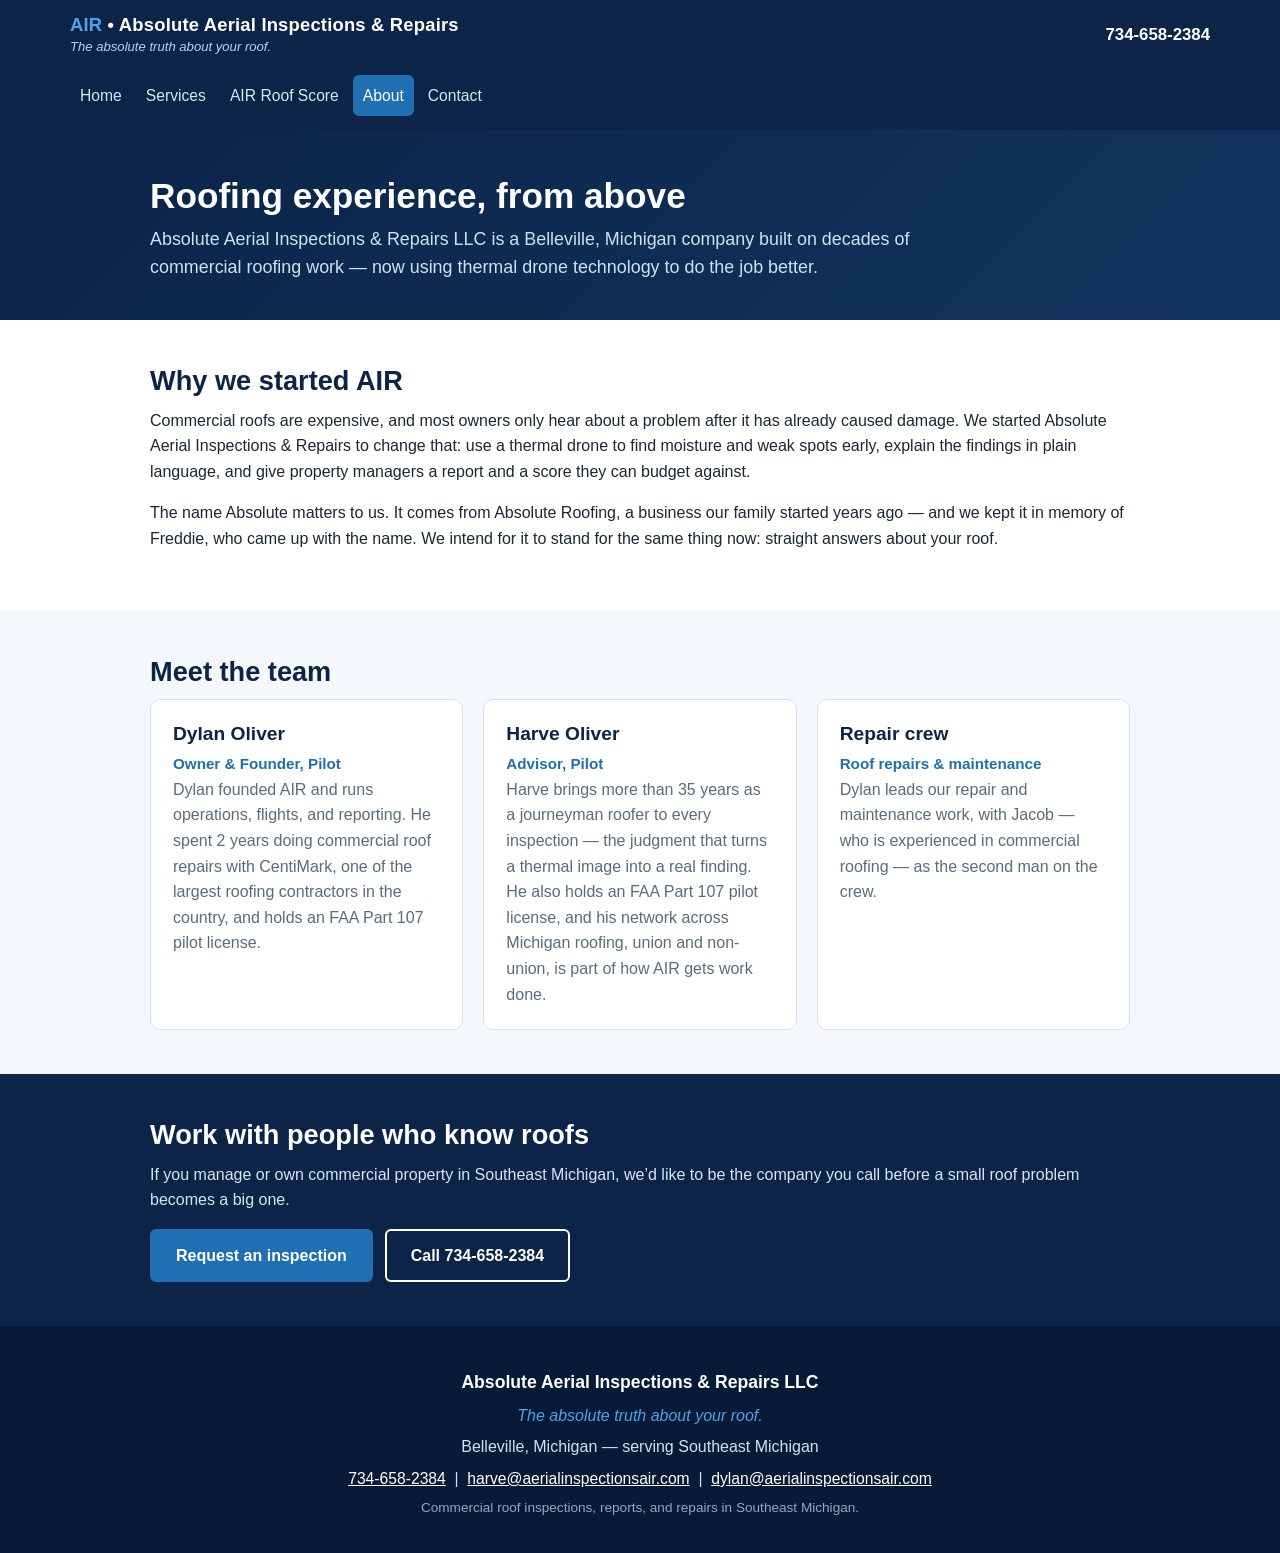
==== about.html @ 46de6a84 "Add files via upload" ====
<!DOCTYPE html>
<html lang="en">
<head>
<meta charset="utf-8">
<meta name="viewport" content="width=device-width, initial-scale=1">
<title>About Us | Absolute Aerial Inspections &amp; Repairs</title>
<meta name="description" content="Absolute Aerial Inspections & Repairs LLC is a Belleville, Michigan company built on decades of commercial roofing work, now using thermal drone technology to do the job better.">
<link rel="stylesheet" href="styles.css">
</head>
<body>

<header class="site-header">
  <div class="header-inner">
    <a class="brand" href="index.html">
      <div class="brand-name"><span class="air">AIR</span> &bull; Absolute Aerial Inspections &amp; Repairs</div>
      <div class="brand-tag">The absolute truth about your roof.</div>
    </a>
    <nav class="main-nav" aria-label="Main navigation">
      <a href="index.html">Home</a>
      <a href="services.html">Services</a>
      <a href="roof-score.html">AIR Roof Score</a>
      <a href="about.html" class="active">About</a>
      <a href="contact.html">Contact</a>
    </nav>
    <a class="header-phone" href="tel:7346582384">734-658-2384</a>
  </div>
</header>

<section class="page-head">
  <div class="wrap">
    <h1>Roofing experience, from above</h1>
    <p>Absolute Aerial Inspections &amp; Repairs LLC is a Belleville, Michigan company built on decades of commercial roofing work &mdash; now using thermal drone technology to do the job better.</p>
  </div>
</section>

<section class="section">
  <div class="wrap">
    <h2>Why we started AIR</h2>
    <p>Commercial roofs are expensive, and most owners only hear about a problem after it has already caused damage. We started Absolute Aerial Inspections &amp; Repairs to change that: use a thermal drone to find moisture and weak spots early, explain the findings in plain language, and give property managers a report and a score they can budget against.</p>
    <p>The name Absolute matters to us. It comes from Absolute Roofing, a business our family started years ago &mdash; and we kept it in memory of Freddie, who came up with the name. We intend for it to stand for the same thing now: straight answers about your roof.</p>
  </div>
</section>

<section class="section alt">
  <div class="wrap">
    <h2>Meet the team</h2>
    <div class="grid">
      <div class="card">
        <h3>Dylan Oliver</h3>
        <p class="role">Owner &amp; Founder, Pilot</p>
        <p>Dylan founded AIR and runs operations, flights, and reporting. He spent 2 years doing commercial roof repairs with CentiMark, one of the largest roofing contractors in the country, and holds an FAA Part 107 pilot license.</p>
      </div>
      <div class="card">
        <h3>Harve Oliver</h3>
        <p class="role">Advisor, Pilot</p>
        <p>Harve brings more than 35 years as a journeyman roofer to every inspection &mdash; the judgment that turns a thermal image into a real finding. He also holds an FAA Part 107 pilot license, and his network across Michigan roofing, union and non-union, is part of how AIR gets work done.</p>
      </div>
      <div class="card">
        <h3>Repair crew</h3>
        <p class="role">Roof repairs &amp; maintenance</p>
        <p>Dylan leads our repair and maintenance work, with Jacob &mdash; who is experienced in commercial roofing &mdash; as the second man on the crew.</p>
      </div>
    </div>
  </div>
</section>

<section class="section navy">
  <div class="wrap">
    <h2>Work with people who know roofs</h2>
    <p>If you manage or own commercial property in Southeast Michigan, we&rsquo;d like to be the company you call before a small roof problem becomes a big one.</p>
    <div class="btn-row">
      <a class="btn" href="contact.html">Request an inspection</a>
      <a class="btn secondary" href="tel:7346582384">Call 734-658-2384</a>
    </div>
  </div>
</section>

<footer class="site-footer">
  <div class="wrap">
    <p class="footer-name">Absolute Aerial Inspections &amp; Repairs LLC</p>
    <p class="footer-tag">The absolute truth about your roof.</p>
    <p>Belleville, Michigan &mdash; serving Southeast Michigan</p>
    <p class="footer-contact"><a href="tel:7346582384">734-658-2384</a> &nbsp;|&nbsp; <a href="mailto:harve@aerialinspectionsair.com">harve@aerialinspectionsair.com</a> &nbsp;|&nbsp; <a href="mailto:dylan@aerialinspectionsair.com">dylan@aerialinspectionsair.com</a></p>
    <p class="footer-small">Commercial roof inspections, reports, and repairs in Southeast Michigan.</p>
  </div>
</footer>

</body>
</html>
---- styles.css ----
/* Absolute Aerial Inspections & Repairs — static site styles.
   Navy / sky blue palette matching the business cards.
   No frameworks, no build step, no external requests. */

:root {
  --navy: #0b2447;
  --navy-dark: #071a36;
  --navy-mid: #12335f;
  --blue: #1f6fb2;
  --sky: #4da3e8;
  --light: #f4f8fc;
  --light-blue: #e8f1fa;
  --ink: #1c2733;
  --muted: #5a6b7d;
  --border: #d6e2ec;
  --white: #ffffff;
  --green: #2e9e5b;
  --yellow: #c9960a;
  --orange: #d9731a;
  --red: #c0392b;
}

* { box-sizing: border-box; }

body {
  margin: 0;
  font-family: -apple-system, BlinkMacSystemFont, "Segoe UI", Roboto, Helvetica, Arial, sans-serif;
  color: var(--ink);
  line-height: 1.6;
  background: var(--white);
}

img { max-width: 100%; height: auto; }

a { color: var(--blue); }

h1, h2, h3 { color: var(--navy); line-height: 1.25; margin-top: 0; }
h1 { font-size: 2.2rem; }
h2 { font-size: 1.7rem; margin-bottom: 0.6rem; }
h3 { font-size: 1.2rem; margin-bottom: 0.4rem; }

p { margin-top: 0; }

.wrap { max-width: 1020px; margin: 0 auto; padding: 0 20px; }

/* ---------- Header ---------- */
.site-header {
  background: var(--navy);
  color: var(--white);
  padding: 14px 0;
}
.header-inner {
  max-width: 1180px;
  margin: 0 auto;
  padding: 0 20px;
  display: flex;
  align-items: center;
  justify-content: space-between;
  gap: 12px;
  flex-wrap: wrap;
}
.brand { text-decoration: none; color: var(--white); }
.brand-name {
  font-size: 1.15rem;
  font-weight: 800;
  letter-spacing: 0.2px;
  line-height: 1.2;
}
.brand-name .air { color: var(--sky); }
.brand-tag {
  font-size: 0.82rem;
  color: #b9d4ec;
  font-style: italic;
}
.main-nav { display: flex; flex-wrap: wrap; gap: 4px; order: 3; flex-basis: 100%; padding-top: 6px; }
.main-nav a {
  color: #d7e6f5;
  text-decoration: none;
  padding: 8px 10px;
  border-radius: 6px;
  font-size: 0.98rem;
  white-space: nowrap;
}
.main-nav a:hover { background: var(--navy-mid); color: var(--white); }
.main-nav a.active { background: var(--blue); color: var(--white); }
.header-phone {
  color: var(--white);
  font-weight: 700;
  text-decoration: none;
  font-size: 1.05rem;
  white-space: nowrap;
}
.header-phone:hover { color: var(--sky); }

/* ---------- Hero (home) ---------- */
.hero {
  background: var(--navy-dark);
  color: var(--white);
  position: relative;
  overflow: hidden;
}
.hero-img {
  position: absolute;
  inset: 0;
  width: 100%;
  height: 100%;
  object-fit: cover;
  object-position: center;
}
.hero-overlay {
  position: relative;
  z-index: 1;
  background: linear-gradient(to bottom, rgba(7, 26, 54, 0.55), rgba(7, 26, 54, 0.88));
}
.hero-text {
  max-width: 1020px;
  margin: 0 auto;
  padding: 90px 20px 80px;
  width: 100%;
}
.hero-text h1 {
  color: var(--white);
  font-size: 2.4rem;
  margin-bottom: 0.5rem;
  text-shadow: 0 2px 10px rgba(0, 0, 0, 0.5);
}
.hero-text p {
  font-size: 1.15rem;
  color: #dbe9f7;
  max-width: 720px;
  margin-bottom: 1.2rem;
  text-shadow: 0 1px 6px rgba(0, 0, 0, 0.5);
}

/* ---------- Page head (inner pages) ---------- */
.page-head {
  background: linear-gradient(135deg, var(--navy) 0%, var(--navy-mid) 100%);
  color: var(--white);
  padding: 44px 0 38px;
}
.page-head h1 { color: var(--white); margin-bottom: 0.4rem; }
.page-head p { color: #cfe2f3; font-size: 1.12rem; margin: 0; max-width: 760px; }

/* ---------- Sections ---------- */
.section { padding: 44px 0; }
.section.alt { background: var(--light); }
.section.navy { background: var(--navy); color: var(--white); }
.section.navy h2 { color: var(--white); }
.section.navy p { color: #d7e6f5; }
.lead { font-size: 1.1rem; color: var(--muted); }

/* ---------- Buttons ---------- */
.btn {
  display: inline-block;
  background: var(--blue);
  color: var(--white);
  text-decoration: none;
  font-weight: 700;
  padding: 12px 24px;
  border-radius: 6px;
  border: 2px solid var(--blue);
  font-size: 1rem;
  cursor: pointer;
}
.btn:hover { background: var(--navy-mid); border-color: var(--navy-mid); }
.btn.secondary {
  background: transparent;
  color: var(--white);
  border-color: var(--white);
}
.btn.secondary:hover { background: rgba(255, 255, 255, 0.12); border-color: var(--white); }
.btn.outline {
  background: transparent;
  color: var(--blue);
  border-color: var(--blue);
}
.btn.outline:hover { background: var(--light-blue); }
.btn-row { display: flex; gap: 12px; flex-wrap: wrap; }

/* ---------- Cards / grids ---------- */
.grid {
  display: grid;
  grid-template-columns: repeat(auto-fit, minmax(280px, 1fr));
  gap: 20px;
}
.card {
  background: var(--white);
  border: 1px solid var(--border);
  border-radius: 10px;
  padding: 22px;
}
.card h3 { margin-bottom: 0.4rem; }
.card p { color: var(--muted); margin-bottom: 0; }
.card .role { color: var(--blue); font-weight: 700; font-size: 0.95rem; }

.checklist { list-style: none; padding: 0; margin: 1rem 0 1.4rem; }
.checklist li {
  padding: 8px 0 8px 30px;
  position: relative;
  border-bottom: 1px solid var(--border);
}
.checklist li:last-child { border-bottom: none; }
.checklist li::before {
  content: "\2713";
  position: absolute;
  left: 4px;
  top: 8px;
  color: var(--blue);
  font-weight: 800;
}

/* ---------- Steps ---------- */
.steps { counter-reset: step; list-style: none; padding: 0; margin: 1rem 0; }
.steps li {
  counter-increment: step;
  padding: 12px 0 12px 56px;
  position: relative;
  border-bottom: 1px solid var(--border);
}
.steps li:last-child { border-bottom: none; }
.steps li::before {
  content: counter(step);
  position: absolute;
  left: 0;
  top: 10px;
  width: 38px;
  height: 38px;
  border-radius: 50%;
  background: var(--blue);
  color: var(--white);
  font-weight: 800;
  display: flex;
  align-items: center;
  justify-content: center;
}

/* ---------- Score bands ---------- */
.band {
  display: flex;
  gap: 16px;
  align-items: flex-start;
  background: var(--white);
  border: 1px solid var(--border);
  border-left: 8px solid var(--blue);
  border-radius: 8px;
  padding: 16px 20px;
  margin-bottom: 12px;
}
.band .range { font-weight: 800; font-size: 1.05rem; min-width: 86px; color: var(--navy); }
.band .label { font-weight: 800; }
.band p { margin: 0; color: var(--muted); }
.band.excellent { border-left-color: var(--green); }
.band.good { border-left-color: var(--blue); }
.band.fair { border-left-color: var(--yellow); }
.band.poor { border-left-color: var(--orange); }
.band.critical { border-left-color: var(--red); }

.scorecard-img {
  border: 1px solid var(--border);
  border-radius: 10px;
  display: block;
  margin: 0 auto;
  max-width: 560px;
}
.caption {
  text-align: center;
  color: var(--muted);
  font-size: 0.9rem;
  margin-top: 10px;
}

/* ---------- FAQ ---------- */
.faq details {
  border: 1px solid var(--border);
  border-radius: 8px;
  margin-bottom: 10px;
  background: var(--white);
}
.faq summary {
  cursor: pointer;
  font-weight: 700;
  color: var(--navy);
  padding: 14px 18px;
}
.faq details p { padding: 0 18px 14px; margin: 0; color: var(--muted); }

/* ---------- Contact ---------- */
.contact-grid {
  display: grid;
  grid-template-columns: 1fr 1.4fr;
  gap: 32px;
  align-items: start;
}
.contact-details {
  background: var(--light);
  border: 1px solid var(--border);
  border-radius: 10px;
  padding: 24px;
}
.contact-details .phone-big {
  font-size: 1.5rem;
  font-weight: 800;
  color: var(--navy);
  text-decoration: none;
  display: block;
  margin: 8px 0 16px;
}
.contact-details a { word-break: break-word; }
.form-note {
  background: var(--light-blue);
  border: 1px solid var(--border);
  border-radius: 8px;
  padding: 12px 16px;
  font-size: 0.95rem;
  color: var(--muted);
  margin-bottom: 20px;
}
form label { display: block; font-weight: 700; color: var(--navy); margin-bottom: 4px; }
form input, form textarea {
  width: 100%;
  padding: 11px 12px;
  border: 1px solid var(--border);
  border-radius: 6px;
  font-size: 1rem;
  font-family: inherit;
  margin-bottom: 16px;
  background: var(--white);
  color: var(--ink);
}
form textarea { min-height: 130px; resize: vertical; }
.form-sent {
  display: none;
  background: #eaf7ef;
  border: 1px solid #bfe3cb;
  border-radius: 8px;
  padding: 16px 18px;
  margin-top: 16px;
  color: #1e5c33;
}

/* ---------- Footer ---------- */
.site-footer {
  background: var(--navy-dark);
  color: #cfe2f3;
  padding: 36px 0 28px;
  text-align: center;
}
.site-footer .footer-name { color: var(--white); font-weight: 800; font-size: 1.1rem; }
.site-footer .footer-tag { font-style: italic; color: var(--sky); }
.site-footer a { color: var(--white); }
.site-footer p { margin: 6px 0; }
.footer-contact { font-size: 0.98rem; }
.footer-small { font-size: 0.85rem; color: #8fa9c4; margin-top: 16px; }

/* ---------- Responsive ---------- */
@media (max-width: 720px) {
  h1 { font-size: 1.8rem; }
  .hero-text { padding: 56px 20px 48px; }
  .hero-text h1 { font-size: 1.9rem; }
  .hero-text p { font-size: 1.02rem; }
  .header-inner { flex-direction: column; align-items: flex-start; }
  .main-nav { gap: 2px; }
  .main-nav a { padding: 8px 9px; font-size: 0.92rem; }
  .contact-grid { grid-template-columns: 1fr; }
  .section { padding: 32px 0; }
  .band { flex-direction: column; gap: 4px; }
}
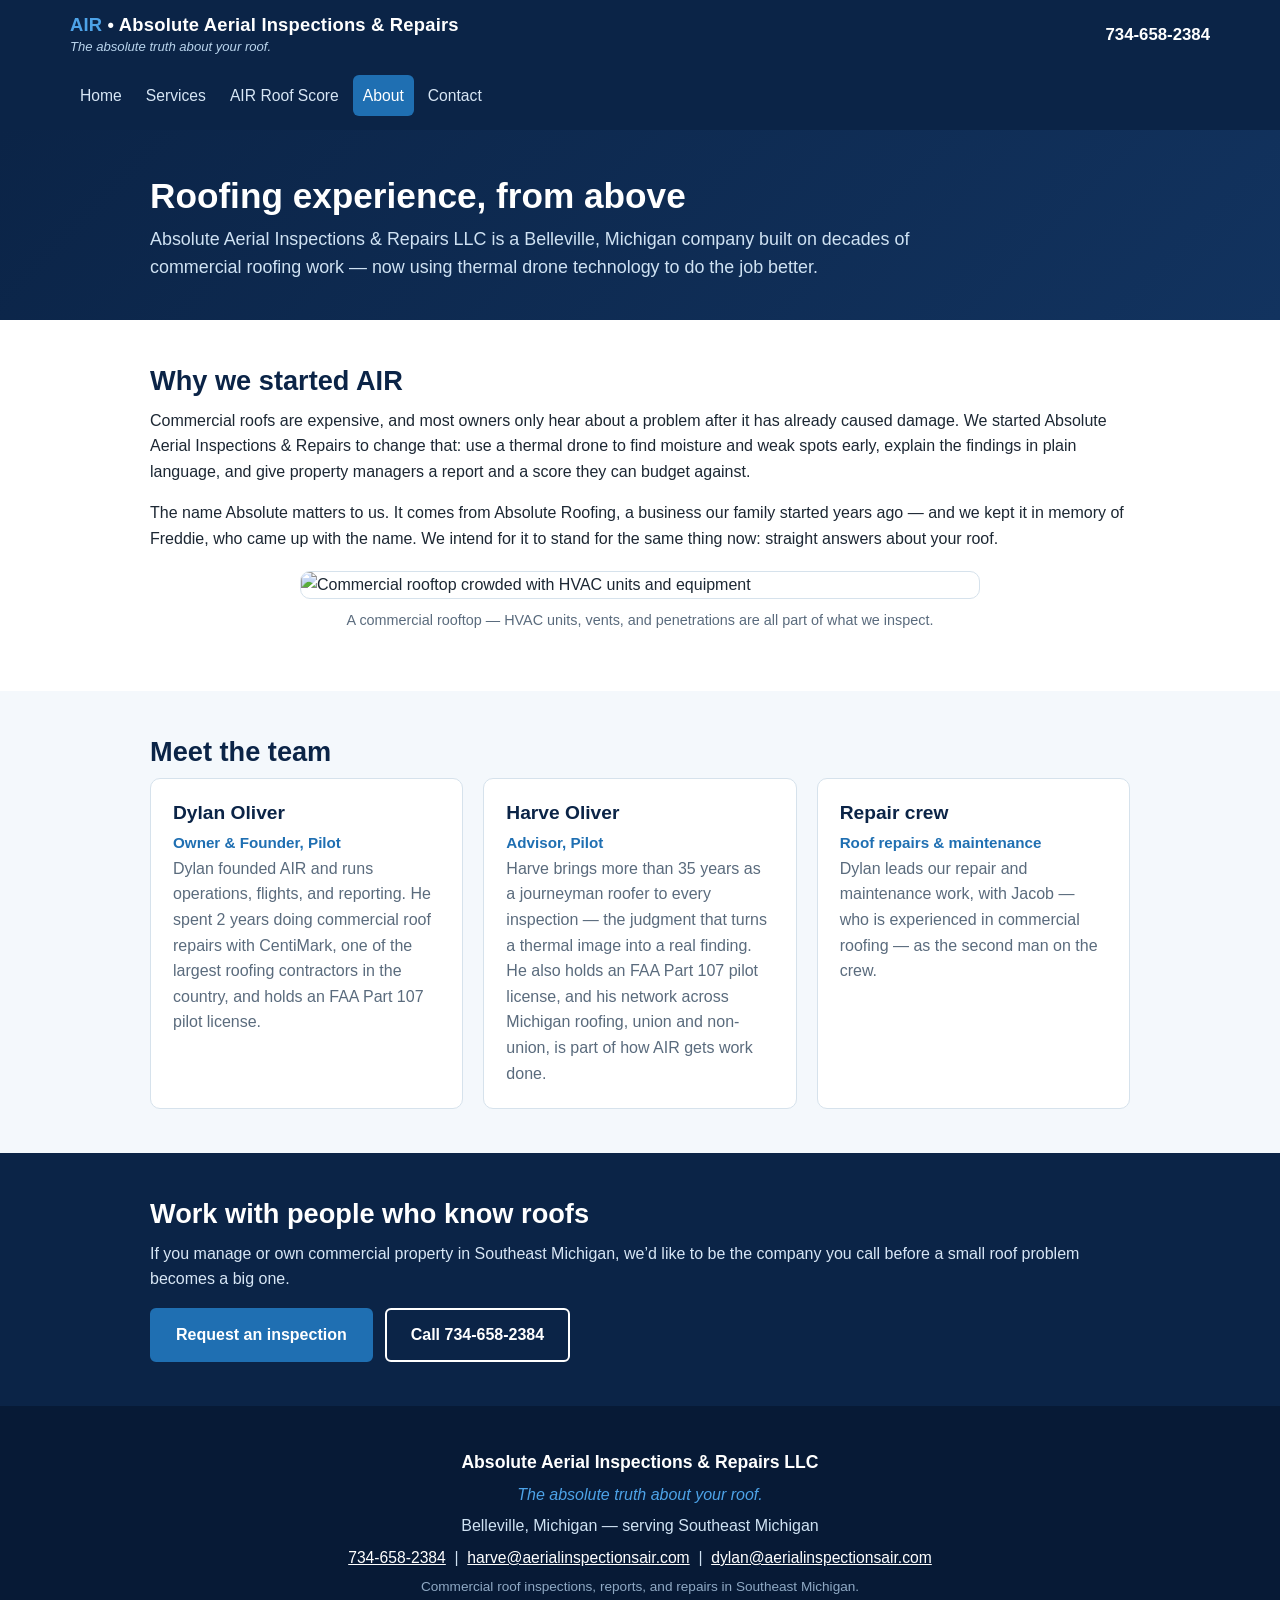
==== commit c13dbb3a: "Add files via upload" ====
--- a/about.html
+++ b/about.html
@@ -38,6 +38,8 @@
     <h2>Why we started AIR</h2>
     <p>Commercial roofs are expensive, and most owners only hear about a problem after it has already caused damage. We started Absolute Aerial Inspections &amp; Repairs to change that: use a thermal drone to find moisture and weak spots early, explain the findings in plain language, and give property managers a report and a score they can budget against.</p>
     <p>The name Absolute matters to us. It comes from Absolute Roofing, a business our family started years ago &mdash; and we kept it in memory of Freddie, who came up with the name. We intend for it to stand for the same thing now: straight answers about your roof.</p>
+    <img class="photo photo-med" src="images/roof-hvac.jpg" alt="Commercial rooftop crowded with HVAC units and equipment">
+    <p class="caption">A commercial rooftop &mdash; HVAC units, vents, and penetrations are all part of what we inspect.</p>
   </div>
 </section>
 
--- a/styles.css
+++ b/styles.css
@@ -269,6 +269,16 @@
   margin-top: 10px;
 }
 
+/* ---------- Photos ---------- */
+.photo {
+  border: 1px solid var(--border);
+  border-radius: 10px;
+  display: block;
+}
+.photo-wide { width: 100%; margin-top: 20px; }
+.photo-med { max-width: 680px; margin: 20px auto 0; }
+.photo-small { max-width: 300px; margin: 20px auto 0; }
+
 /* ---------- FAQ ---------- */
 .faq details {
   border: 1px solid var(--border);
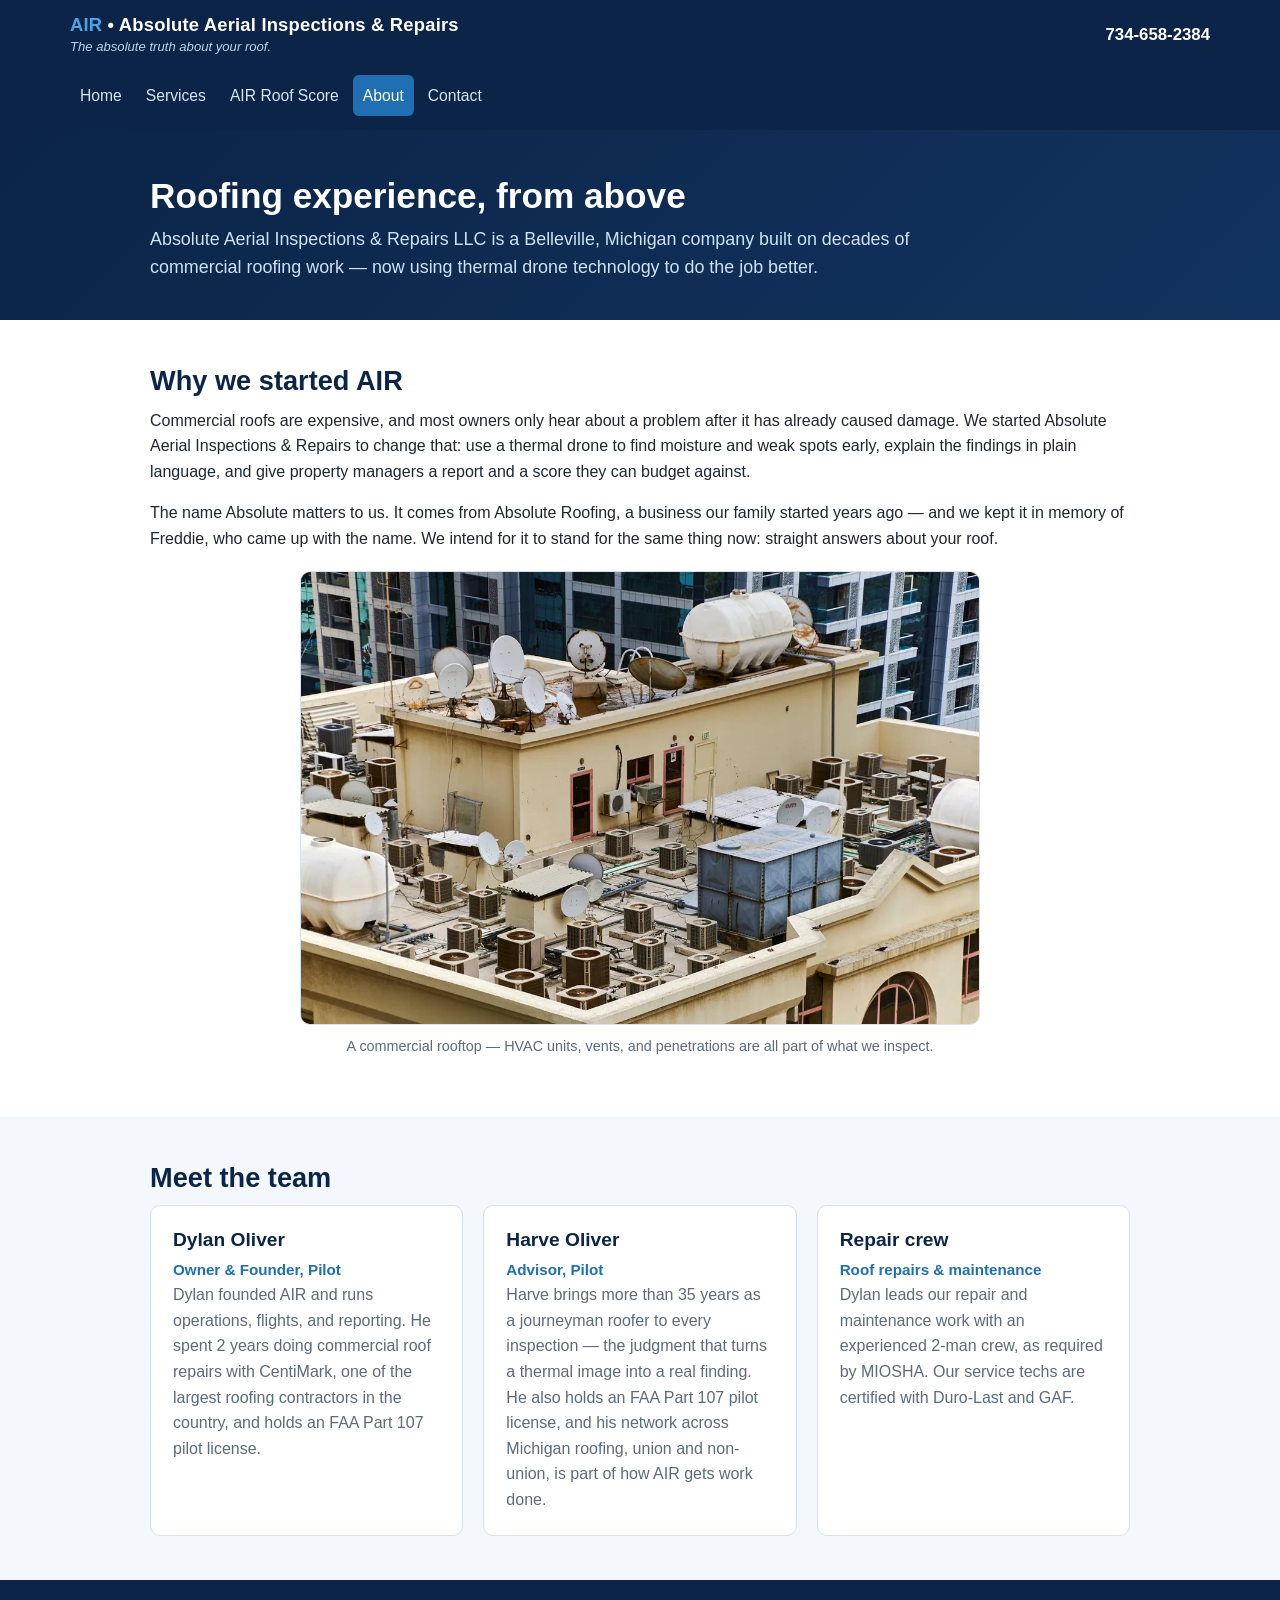
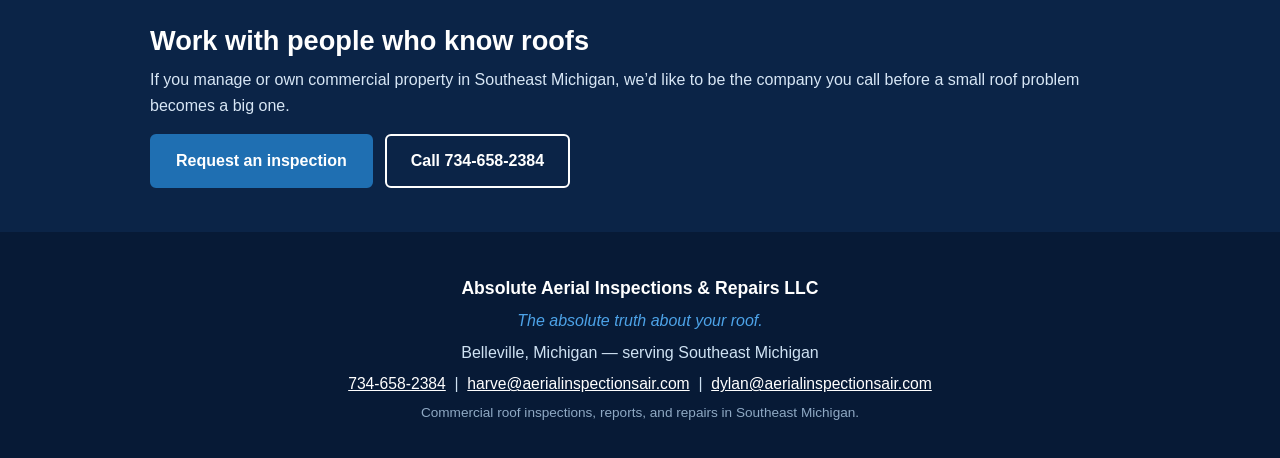
==== commit 2498f3d5: "Update repair crew wording: MIOSHA 2-man crew, Duro-Last/GAF tech certifications" ====
--- a/about.html
+++ b/about.html
@@ -60,7 +60,7 @@
       <div class="card">
         <h3>Repair crew</h3>
         <p class="role">Roof repairs &amp; maintenance</p>
-        <p>Dylan leads our repair and maintenance work, with Jacob &mdash; who is experienced in commercial roofing &mdash; as the second man on the crew.</p>
+        <p>Dylan leads our repair and maintenance work with an experienced 2-man crew, as required by MIOSHA. Our service techs are certified with Duro-Last and GAF.</p>
       </div>
     </div>
   </div>
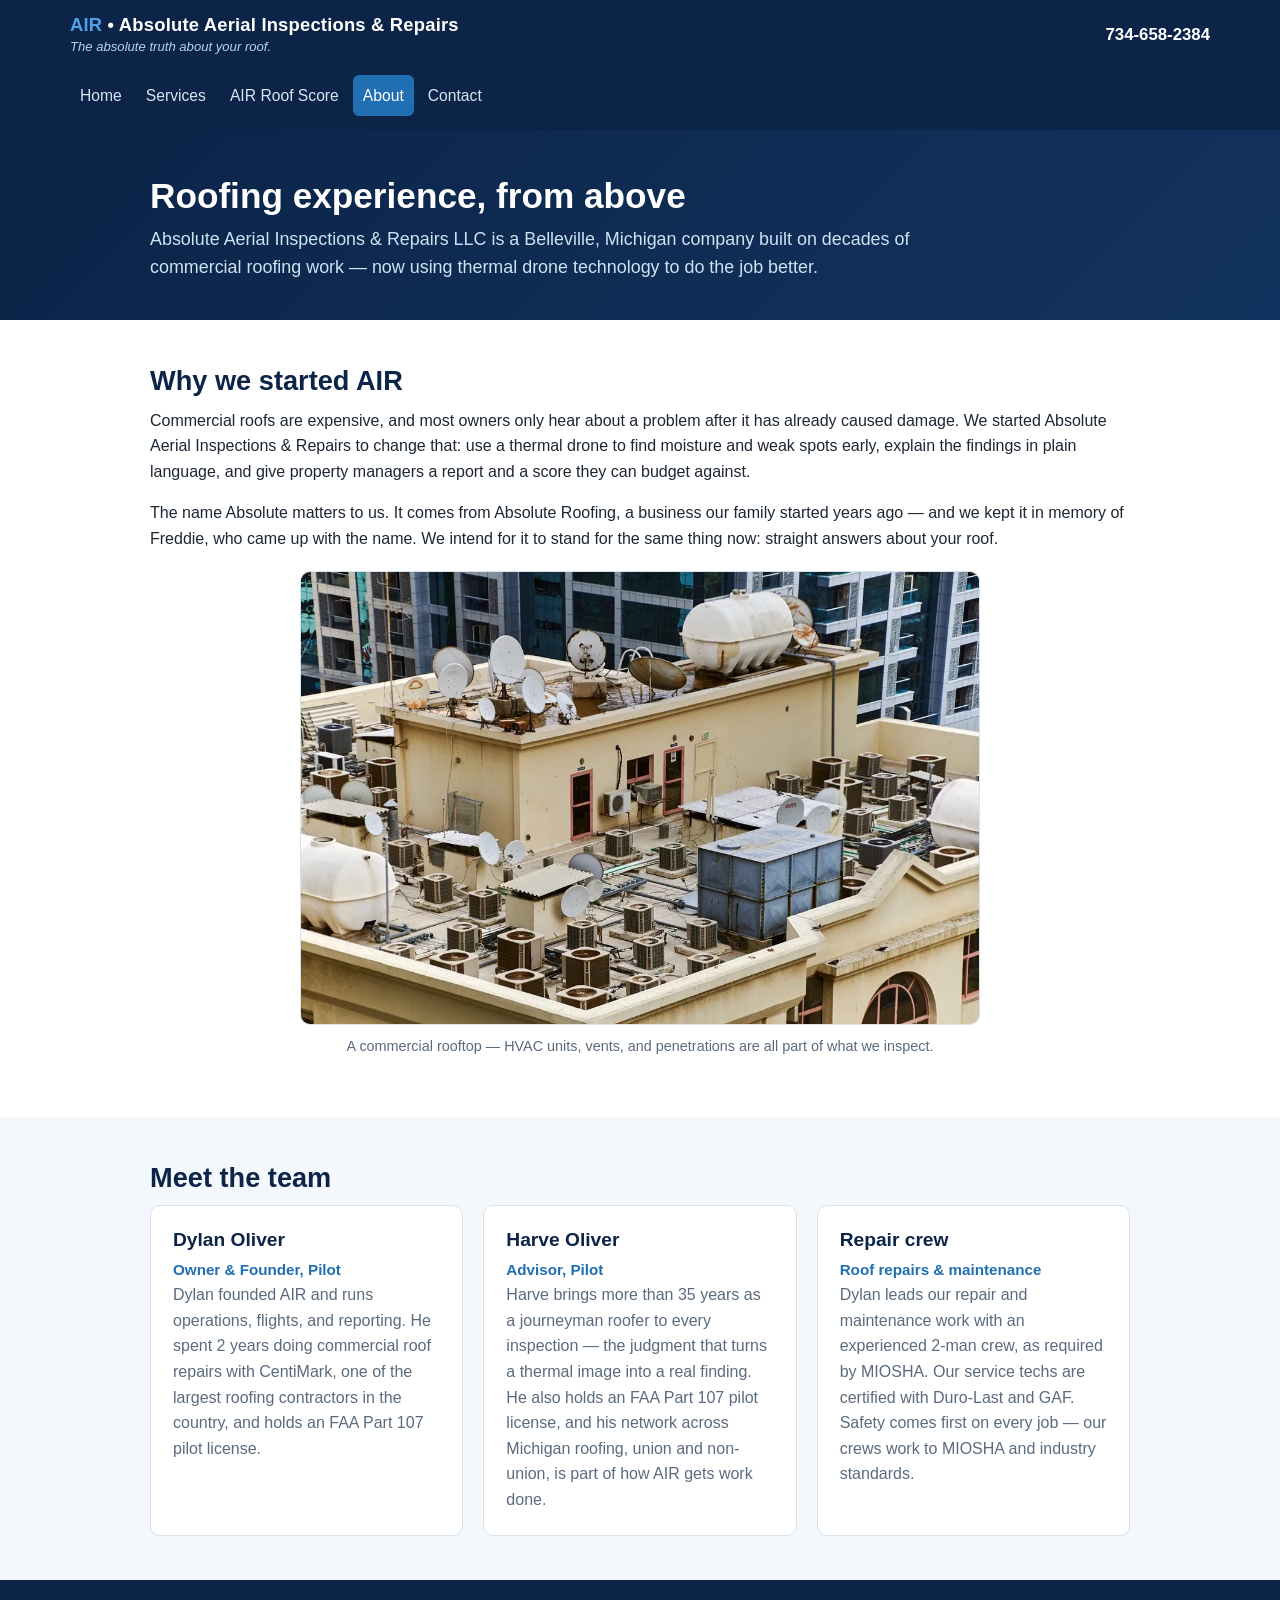
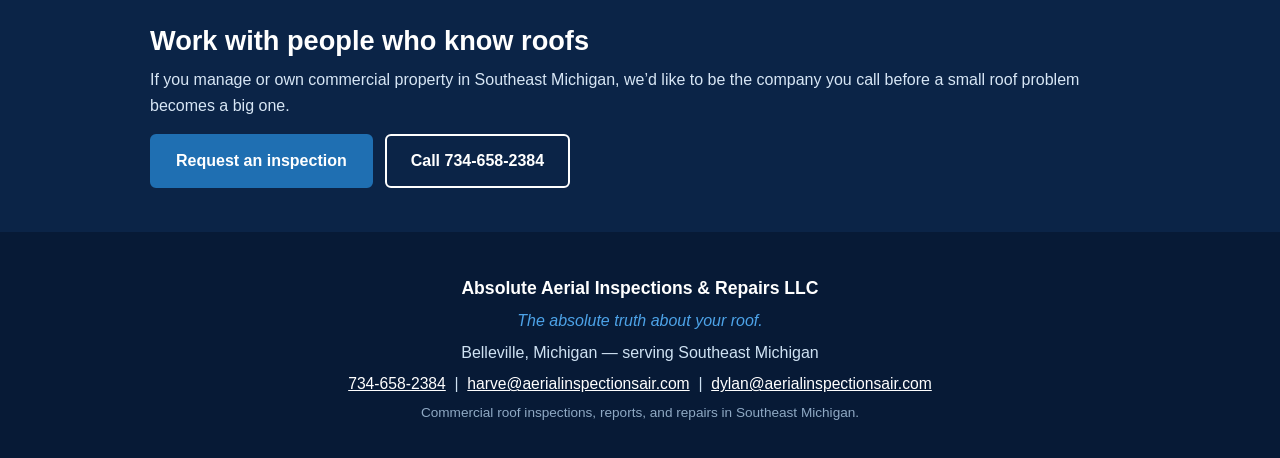
==== commit 3d727aa8: "Add safety-first wording to repair crew section" ====
--- a/about.html
+++ b/about.html
@@ -60,7 +60,7 @@
       <div class="card">
         <h3>Repair crew</h3>
         <p class="role">Roof repairs &amp; maintenance</p>
-        <p>Dylan leads our repair and maintenance work with an experienced 2-man crew, as required by MIOSHA. Our service techs are certified with Duro-Last and GAF.</p>
+        <p>Dylan leads our repair and maintenance work with an experienced 2-man crew, as required by MIOSHA. Our service techs are certified with Duro-Last and GAF. Safety comes first on every job &mdash; our crews work to MIOSHA and industry standards.</p>
       </div>
     </div>
   </div>
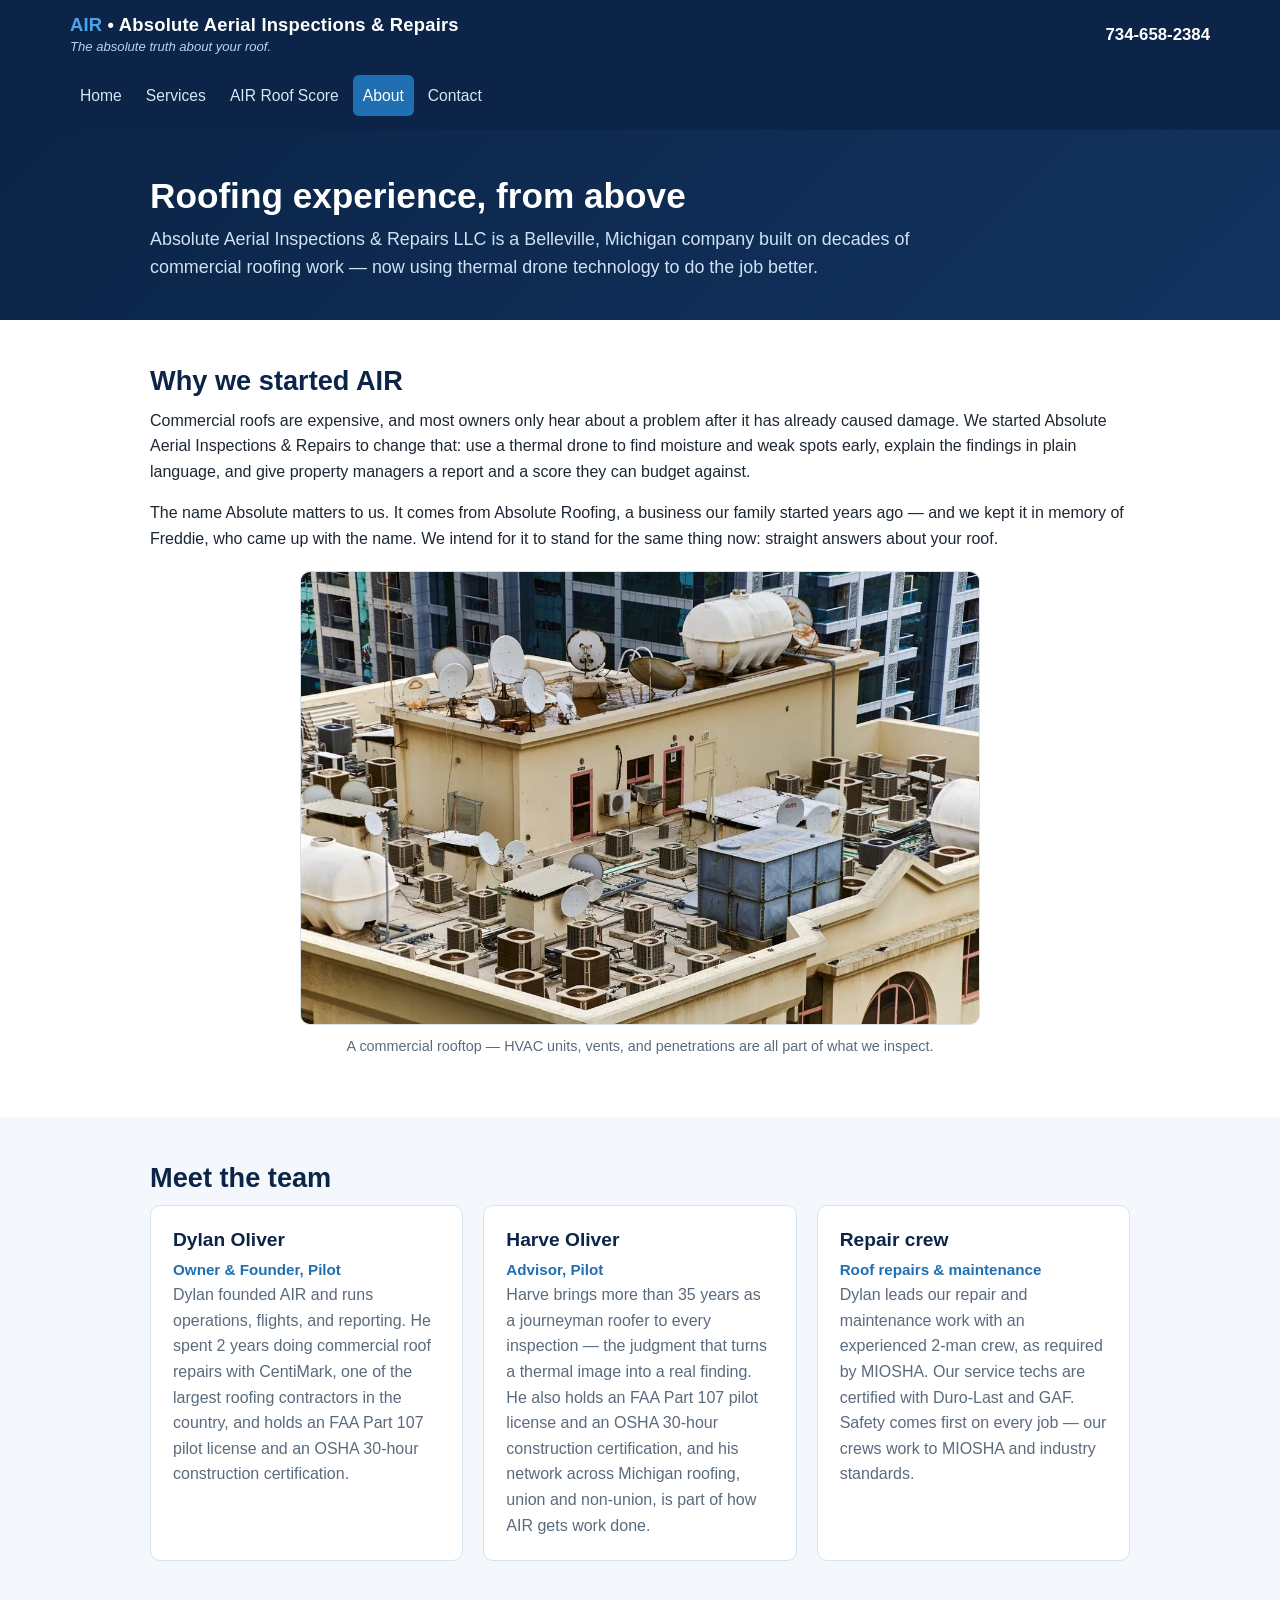
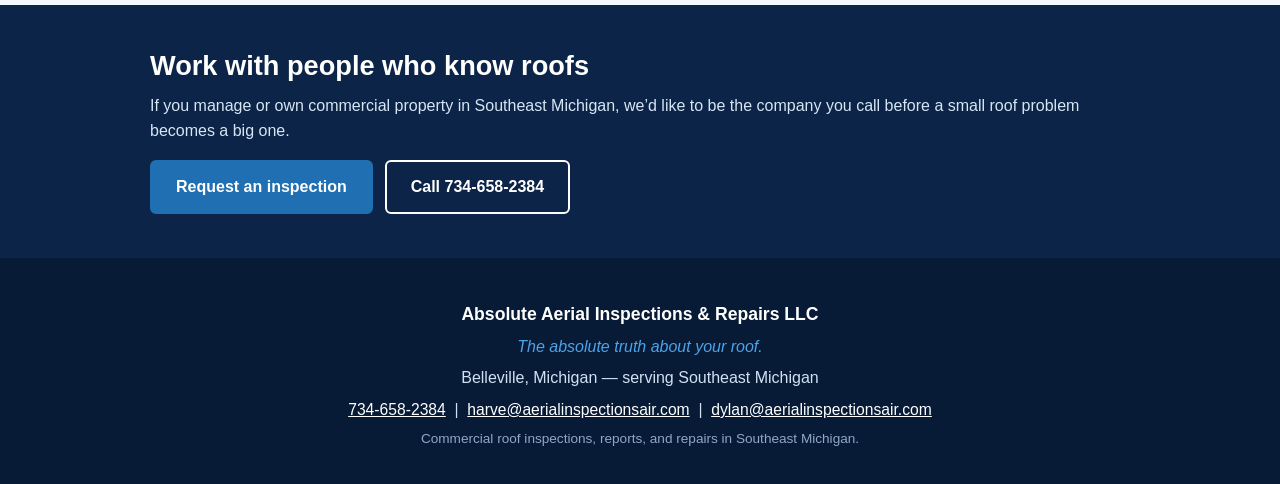
==== commit 4f818877: "Add OSHA 30-hour certification to Dylan and Harve bios" ====
--- a/about.html
+++ b/about.html
@@ -50,12 +50,12 @@
       <div class="card">
         <h3>Dylan Oliver</h3>
         <p class="role">Owner &amp; Founder, Pilot</p>
-        <p>Dylan founded AIR and runs operations, flights, and reporting. He spent 2 years doing commercial roof repairs with CentiMark, one of the largest roofing contractors in the country, and holds an FAA Part 107 pilot license.</p>
+        <p>Dylan founded AIR and runs operations, flights, and reporting. He spent 2 years doing commercial roof repairs with CentiMark, one of the largest roofing contractors in the country, and holds an FAA Part 107 pilot license and an OSHA 30-hour construction certification.</p>
       </div>
       <div class="card">
         <h3>Harve Oliver</h3>
         <p class="role">Advisor, Pilot</p>
-        <p>Harve brings more than 35 years as a journeyman roofer to every inspection &mdash; the judgment that turns a thermal image into a real finding. He also holds an FAA Part 107 pilot license, and his network across Michigan roofing, union and non-union, is part of how AIR gets work done.</p>
+        <p>Harve brings more than 35 years as a journeyman roofer to every inspection &mdash; the judgment that turns a thermal image into a real finding. He also holds an FAA Part 107 pilot license and an OSHA 30-hour construction certification, and his network across Michigan roofing, union and non-union, is part of how AIR gets work done.</p>
       </div>
       <div class="card">
         <h3>Repair crew</h3>
